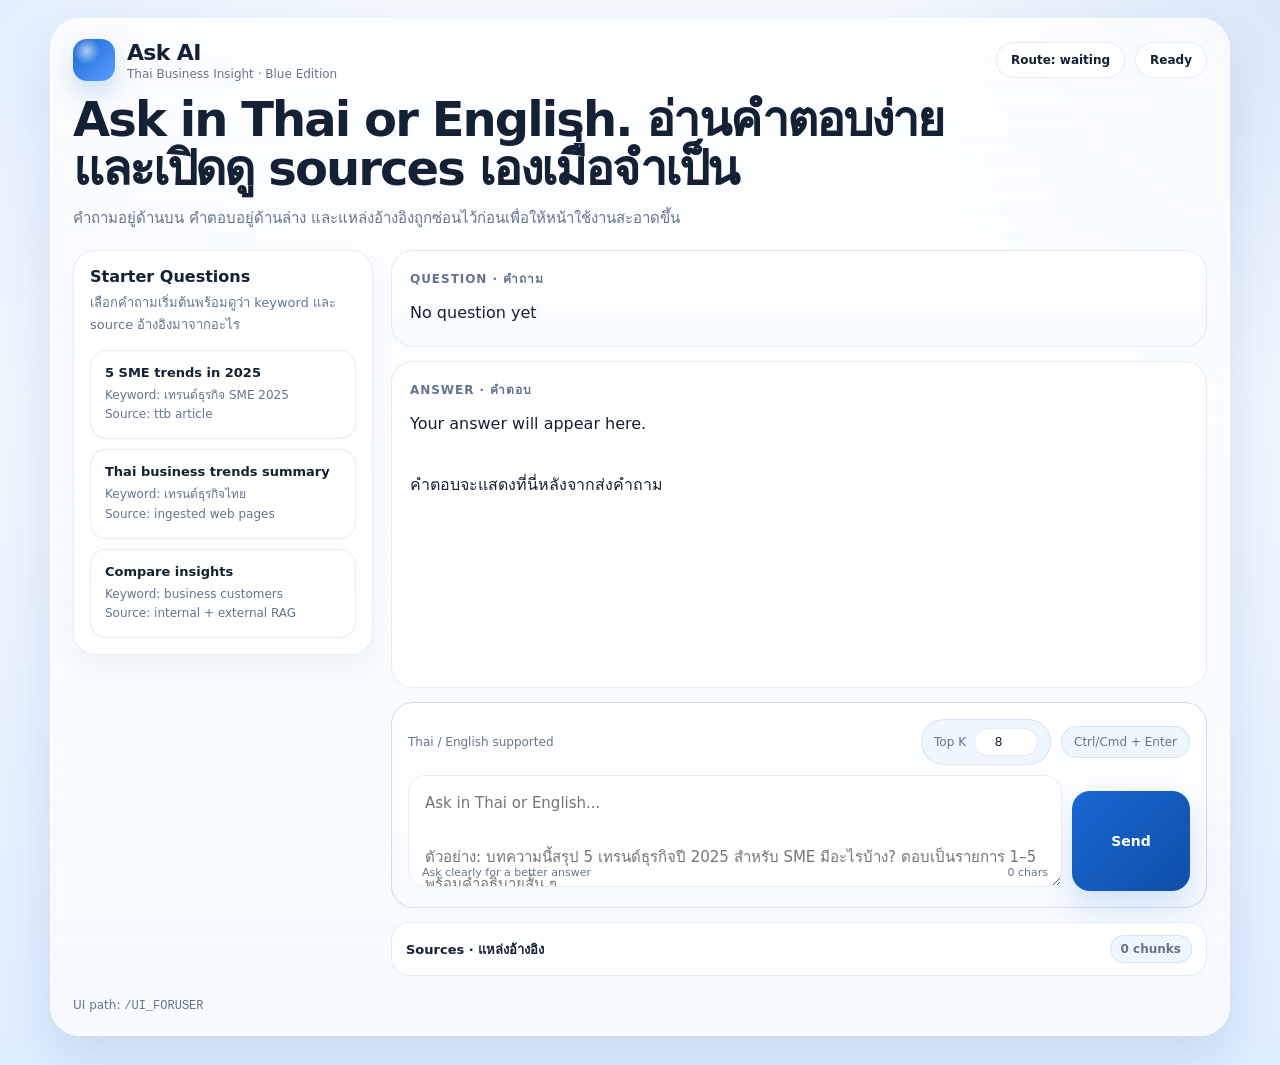
==== ui/ui_foruser.html @ 81de865e "update" ====
<!doctype html>
<html lang="th">
<head>
  <meta charset="utf-8" />
  <meta name="viewport" content="width=device-width,initial-scale=1" />
  <title>UI_FORUSER</title>
  <style>
    * { box-sizing: border-box; }

    :root {
      --bg: #eef5ff;
      --bg-2: #dfeeff;
      --panel: rgba(255, 255, 255, 0.92);
      --panel-strong: rgba(255, 255, 255, 0.98);
      --line: rgba(26, 73, 135, 0.10);
      --line-strong: rgba(26, 73, 135, 0.18);
      --text: #142033;
      --muted: #65748c;
      --blue: #1967d2;
      --blue-2: #0e4fa8;
      --sky: #eff6ff;
      --sky-2: #dbeaff;
      --warn: #9a5a22;
      --shadow: 0 22px 50px rgba(24, 63, 120, 0.12);
      --radius-2xl: 30px;
      --radius-xl: 22px;
      --radius-lg: 18px;
      --radius-md: 14px;
      --sans: "Sarabun", "Noto Sans Thai", system-ui, sans-serif;
      --mono: ui-monospace, SFMono-Regular, Consolas, monospace;
    }

    html, body { min-height: 100%; }

    body {
      margin: 0;
      font-family: var(--sans);
      color: var(--text);
      background:
        radial-gradient(circle at top right, rgba(25, 103, 210, 0.12), transparent 24%),
        radial-gradient(circle at top left, rgba(81, 147, 255, 0.10), transparent 24%),
        linear-gradient(180deg, #f5faff 0%, var(--bg) 45%, var(--bg-2) 100%);
    }

    .page {
      width: min(1180px, calc(100% - 24px));
      margin: 18px auto 30px;
    }

    .shell {
      border-radius: var(--radius-2xl);
      border: 1px solid rgba(255,255,255,0.68);
      background: linear-gradient(180deg, rgba(255,255,255,0.78), rgba(248,251,255,0.94));
      box-shadow: var(--shadow);
      backdrop-filter: blur(16px);
      overflow: hidden;
    }

    .topbar {
      display: flex;
      justify-content: space-between;
      align-items: center;
      gap: 16px;
      padding: 20px 22px 14px;
    }

    .brand {
      display: flex;
      align-items: center;
      gap: 12px;
    }

    .brand__mark {
      width: 42px;
      height: 42px;
      border-radius: 14px;
      background:
        radial-gradient(circle at 32% 28%, rgba(255,255,255,0.62), transparent 32%),
        linear-gradient(135deg, var(--blue), #5a9dff);
      box-shadow: 0 12px 26px rgba(25, 103, 210, 0.22);
      flex: 0 0 auto;
    }

    .brand__title {
      font-size: 22px;
      font-weight: 800;
      letter-spacing: -0.03em;
    }

    .brand__sub {
      margin-top: 2px;
      color: var(--muted);
      font-size: 12px;
    }

    .topbar__status {
      display: flex;
      gap: 10px;
      flex-wrap: wrap;
    }

    .pill {
      display: inline-flex;
      align-items: center;
      gap: 8px;
      padding: 10px 14px;
      border-radius: 999px;
      border: 1px solid var(--line);
      background: rgba(255,255,255,0.86);
      color: var(--text);
      font-size: 12px;
      font-weight: 700;
    }

    .hero {
      padding: 0 22px 18px;
    }

    .hero h1 {
      margin: 0;
      font-size: clamp(30px, 4vw, 48px);
      line-height: 1.02;
      letter-spacing: -0.04em;
      font-weight: 800;
      max-width: 880px;
    }

    .hero p {
      margin: 12px 0 0;
      color: var(--muted);
      font-size: 15px;
      line-height: 1.8;
      max-width: 760px;
    }

    .content {
      display: grid;
      grid-template-columns: 300px minmax(0, 1fr);
      gap: 18px;
      padding: 0 22px 22px;
      align-items: start;
    }

    .sidebar {
      display: grid;
      gap: 14px;
    }

    .panel {
      border-radius: var(--radius-xl);
      border: 1px solid var(--line);
      background: var(--panel);
      box-shadow: 0 10px 28px rgba(24, 63, 120, 0.05);
    }

    .panel--side {
      padding: 16px;
    }

    .panel--main {
      padding: 18px;
      background: var(--panel-strong);
    }

    .panel-title {
      margin: 0 0 6px;
      font-size: 16px;
      font-weight: 700;
    }

    .panel-sub {
      margin: 0;
      color: var(--muted);
      font-size: 13px;
      line-height: 1.7;
    }

    .starter-list {
      display: grid;
      gap: 10px;
      margin-top: 14px;
    }

    .starter {
      width: 100%;
      text-align: left;
      padding: 14px;
      border-radius: 16px;
      border: 1px solid var(--line);
      background: #fff;
      cursor: pointer;
      font: inherit;
      color: var(--text);
    }

    .starter__title {
      font-size: 13px;
      font-weight: 700;
      margin-bottom: 6px;
    }

    .starter__meta {
      color: var(--muted);
      font-size: 12px;
      line-height: 1.6;
    }

    .workspace {
      display: grid;
      gap: 14px;
    }

    .notice {
      display: none;
      padding: 12px 14px;
      border-radius: 16px;
      border: 1px solid rgba(154, 90, 34, 0.16);
      background: rgba(154, 90, 34, 0.08);
      color: var(--warn);
      font-size: 13px;
      line-height: 1.7;
    }

    .notice[data-visible="true"] {
      display: block;
    }

    .question-card,
    .answer-card {
      border-radius: var(--radius-xl);
      border: 1px solid var(--line);
      background: var(--panel-strong);
      padding: 18px;
    }

    .question-card {
      background: linear-gradient(180deg, #ffffff, #f8fbff);
    }

    .question-label,
    .answer-label {
      margin-bottom: 10px;
      color: var(--muted);
      font-size: 12px;
      font-weight: 700;
      text-transform: uppercase;
      letter-spacing: 0.08em;
    }

    .question-preview,
    .answer-body {
      margin: 0;
      white-space: pre-wrap;
      word-break: break-word;
      font-family: var(--sans);
      line-height: 1.9;
      color: var(--text);
    }

    .question-preview {
      font-size: 16px;
    }

    .answer-body {
      font-size: 16px;
      min-height: 260px;
    }

    .composer {
      border-radius: var(--radius-xl);
      border: 1px solid var(--line-strong);
      background: linear-gradient(180deg, #ffffff, #f8fbff);
      padding: 16px;
    }

    .composer__top {
      display: flex;
      justify-content: space-between;
      align-items: center;
      gap: 10px;
      flex-wrap: wrap;
      margin-bottom: 10px;
    }

    .composer__hint {
      color: var(--muted);
      font-size: 12px;
    }

    .composer__meta {
      display: flex;
      gap: 10px;
      flex-wrap: wrap;
      align-items: center;
    }

    .meta-pill {
      display: inline-flex;
      align-items: center;
      gap: 8px;
      padding: 8px 12px;
      border-radius: 999px;
      border: 1px solid var(--line);
      background: var(--sky);
      color: var(--muted);
      font-size: 12px;
    }

    .meta-pill input {
      width: 64px;
      padding: 6px 8px;
      border-radius: 999px;
      border: 1px solid var(--line);
      background: #fff;
      color: var(--text);
      font: inherit;
      text-align: center;
    }

    .composer__input {
      display: grid;
      grid-template-columns: minmax(0, 1fr) auto;
      gap: 10px;
      align-items: end;
    }

    .prompt-wrap {
      position: relative;
    }

    .prompt {
      width: 100%;
      min-height: 100px;
      resize: vertical;
      padding: 14px 16px 42px;
      border-radius: 18px;
      border: 1px solid var(--line);
      background: #fff;
      color: var(--text);
      font: inherit;
      font-size: 15px;
      line-height: 1.8;
      outline: none;
    }

    .prompt:focus {
      border-color: rgba(25, 103, 210, 0.24);
      box-shadow: 0 0 0 4px rgba(25, 103, 210, 0.07);
    }

    .prompt__meta {
      position: absolute;
      left: 14px;
      right: 14px;
      bottom: 12px;
      display: flex;
      justify-content: space-between;
      gap: 10px;
      color: var(--muted);
      font-size: 11px;
      pointer-events: none;
    }

    .send-btn {
      border: 0;
      border-radius: 18px;
      padding: 0 18px;
      min-width: 118px;
      height: 100px;
      background: linear-gradient(135deg, var(--blue), var(--blue-2));
      color: #fff;
      font: inherit;
      font-size: 14px;
      font-weight: 800;
      cursor: pointer;
      box-shadow: 0 16px 34px rgba(25, 103, 210, 0.18);
    }

    .send-btn:disabled {
      opacity: 0.72;
      cursor: wait;
      box-shadow: none;
    }

    .sources-drawer {
      border-radius: var(--radius-lg);
      border: 1px solid var(--line);
      background: rgba(255,255,255,0.84);
      overflow: hidden;
    }

    .sources-drawer summary {
      list-style: none;
      cursor: pointer;
      display: flex;
      justify-content: space-between;
      align-items: center;
      gap: 10px;
      padding: 12px 14px;
      font-size: 13px;
      font-weight: 700;
      color: var(--text);
    }

    .sources-drawer summary::-webkit-details-marker { display: none; }

    .sources-inner {
      padding: 0 14px 14px;
      display: grid;
      gap: 10px;
    }

    .source {
      padding: 14px;
      border-radius: 14px;
      border: 1px solid var(--line);
      background: #fff;
    }

    .source__title {
      margin: 0 0 6px;
      font-size: 13px;
      font-weight: 700;
    }

    .source__meta {
      margin: 0 0 8px;
      color: var(--muted);
      font-size: 12px;
      line-height: 1.6;
    }

    .source__preview {
      margin: 0;
      white-space: pre-wrap;
      word-break: break-word;
      font-family: var(--sans);
      font-size: 13px;
      line-height: 1.7;
      color: #2c3a4e;
    }

    .empty {
      color: var(--muted);
      font-size: 13px;
      line-height: 1.75;
    }

    .count {
      padding: 6px 10px;
      border-radius: 999px;
      background: var(--sky);
      border: 1px solid var(--line);
      color: var(--muted);
      font-size: 12px;
      font-weight: 700;
    }

    .footer {
      padding: 0 22px 22px;
      color: var(--muted);
      font-size: 12px;
    }

    .mono { font-family: var(--mono); }

    @media (max-width: 980px) {
      .page {
        width: min(100% - 12px, 1180px);
      }

      .content,
      .composer__input {
        grid-template-columns: 1fr;
      }

      .send-btn {
        width: 100%;
        height: 56px;
      }
    }
  </style>
</head>
<body>
  <main class="page">
    <section class="shell">
      <header class="topbar">
        <div class="brand">
          <div class="brand__mark" aria-hidden="true"></div>
          <div>
            <div class="brand__title">Ask AI</div>
            <div class="brand__sub">Thai Business Insight · Blue Edition</div>
          </div>
        </div>
        <div class="topbar__status">
          <div class="pill" id="routePill">Route: waiting</div>
          <div class="pill" id="statusPill">Ready</div>
        </div>
      </header>

      <section class="hero">
        <h1>Ask in Thai or English. อ่านคำตอบง่าย และเปิดดู sources เองเมื่อจำเป็น</h1>
        <p>คำถามอยู่ด้านบน คำตอบอยู่ด้านล่าง และแหล่งอ้างอิงถูกซ่อนไว้ก่อนเพื่อให้หน้าใช้งานสะอาดขึ้น</p>
      </section>

      <section class="content">
        <aside class="sidebar">
          <section class="panel panel--side">
            <h2 class="panel-title">Starter Questions</h2>
            <p class="panel-sub">เลือกคำถามเริ่มต้นพร้อมดูว่า keyword และ source อ้างอิงมาจากอะไร</p>
            <div class="starter-list">
              <button class="starter" type="button" data-question="บทความนี้สรุป 5 เทรนด์ธุรกิจปี 2025 สำหรับ SME มีอะไรบ้าง? ตอบเป็นรายการ 1–5 พร้อมคำอธิบายสั้น ๆ">
                <div class="starter__title">5 SME trends in 2025</div>
                <div class="starter__meta">Keyword: เทรนด์ธุรกิจ SME 2025<br>Source: ttb article</div>
              </button>
              <button class="starter" type="button" data-question="สรุปเทรนด์ธุรกิจไทยที่สำคัญจากข้อมูลที่ ingest ไว้ พร้อมบอกแหล่งอ้างอิงหลัก">
                <div class="starter__title">Thai business trends summary</div>
                <div class="starter__meta">Keyword: เทรนด์ธุรกิจไทย<br>Source: ingested web pages</div>
              </button>
              <button class="starter" type="button" data-question="Compare internal and external insights related to business customers and summarize the main differences.">
                <div class="starter__title">Compare insights</div>
                <div class="starter__meta">Keyword: business customers<br>Source: internal + external RAG</div>
              </button>
            </div>
          </section>
        </aside>

        <section class="workspace">
          <div id="notice" class="notice" data-visible="false"></div>

          <section class="question-card">
            <div class="question-label">Question · คำถาม</div>
            <pre id="questionPreview" class="question-preview">No question yet</pre>
          </section>

          <section class="answer-card">
            <div class="answer-label">Answer · คำตอบ</div>
            <pre id="answer" class="answer-body">Your answer will appear here.

คำตอบจะแสดงที่นี่หลังจากส่งคำถาม</pre>
          </section>

          <form id="askForm" class="composer">
            <div class="composer__top">
              <div class="composer__hint">Thai / English supported</div>
              <div class="composer__meta">
                <label class="meta-pill">
                  <span>Top K</span>
                  <input id="topk" type="number" min="3" max="30" value="8" />
                </label>
                <div class="meta-pill">Ctrl/Cmd + Enter</div>
              </div>
            </div>

            <div class="composer__input">
              <div class="prompt-wrap">
                <textarea id="q" class="prompt" placeholder="Ask in Thai or English...&#10;&#10;ตัวอย่าง: บทความนี้สรุป 5 เทรนด์ธุรกิจปี 2025 สำหรับ SME มีอะไรบ้าง? ตอบเป็นรายการ 1–5 พร้อมคำอธิบายสั้น ๆ"></textarea>
                <div class="prompt__meta">
                  <span id="promptHint">Ask clearly for a better answer</span>
                  <span id="charCount">0 chars</span>
                </div>
              </div>
              <button id="btnAsk" class="send-btn" type="submit">Send</button>
            </div>
          </form>

          <details class="sources-drawer" id="sourcesDrawer">
            <summary>
              <span>Sources · แหล่งอ้างอิง</span>
              <span id="sourceCount" class="count">0 chunks</span>
            </summary>
            <div id="sources" class="sources-inner">
              <div class="empty">Relevant chunks, URLs, scores, and retrieval modes will appear here.</div>
            </div>
          </details>
        </section>
      </section>

      <div class="footer">
        UI path: <span class="mono">/UI_FORUSER</span>
      </div>
    </section>
  </main>

  <script src="/ui/app_foruser.js"></script>
</body>
</html>
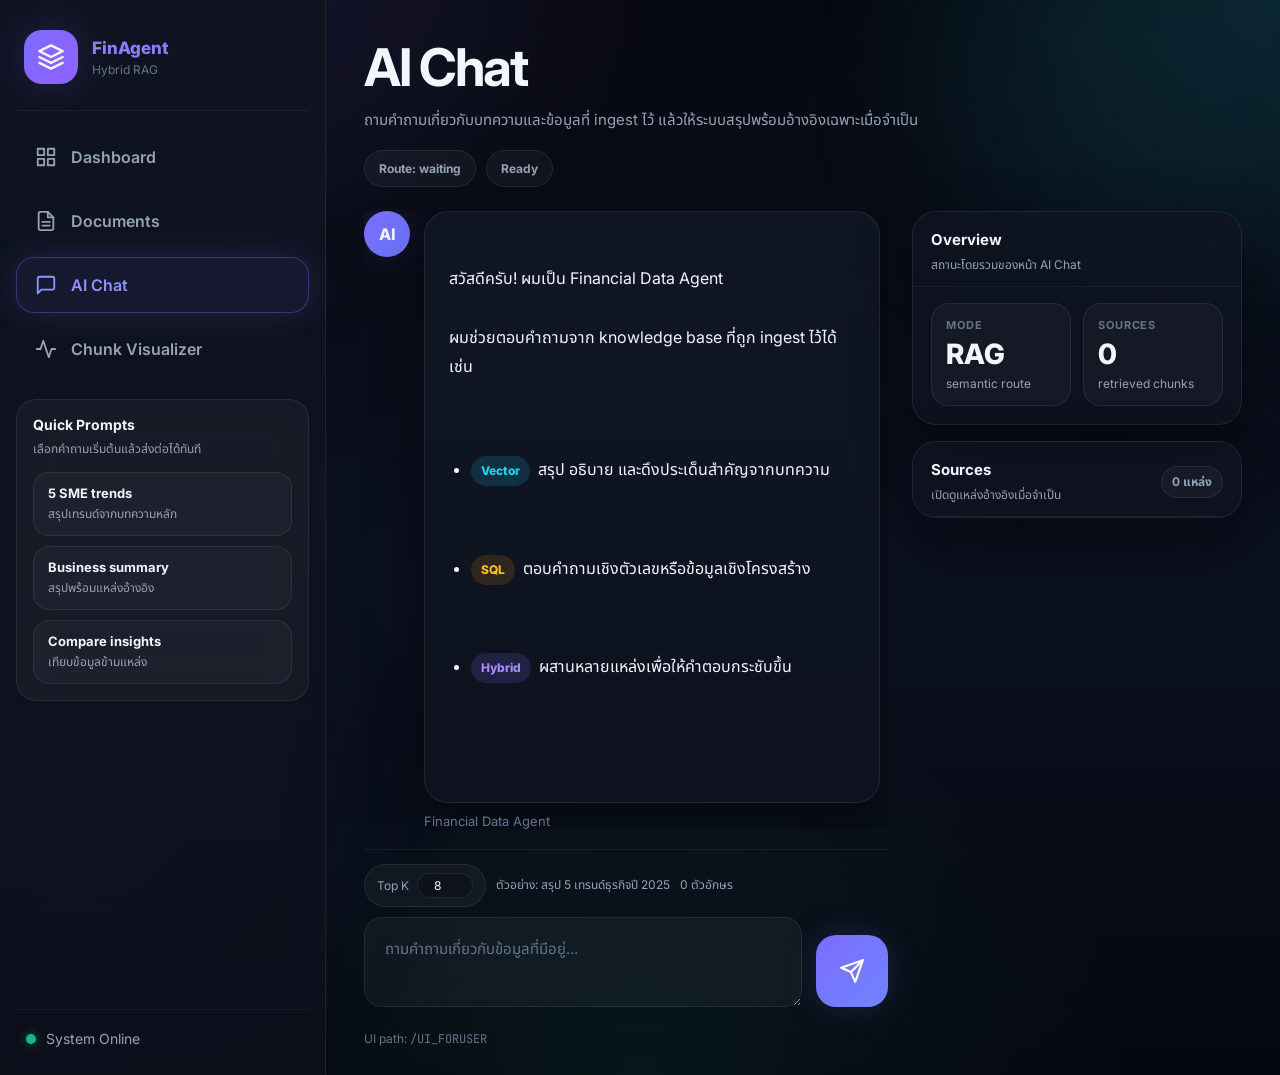
==== commit 5d7c2b6d: "Update UI flows and add MLflow dashboard" ====
--- a/ui/ui_foruser.html
+++ b/ui/ui_foruser.html
@@ -4,30 +4,35 @@
   <meta charset="utf-8" />
   <meta name="viewport" content="width=device-width,initial-scale=1" />
   <title>UI_FORUSER</title>
+  <link rel="preconnect" href="https://fonts.googleapis.com">
+  <link rel="preconnect" href="https://fonts.gstatic.com" crossorigin>
+  <link href="https://fonts.googleapis.com/css2?family=Inter:wght@400;500;600;700;800&family=Noto+Sans+Thai:wght@400;500;600;700;800&family=JetBrains+Mono:wght@400;500&display=swap" rel="stylesheet">
   <style>
     * { box-sizing: border-box; }
 
     :root {
-      --bg: #eef5ff;
-      --bg-2: #dfeeff;
-      --panel: rgba(255, 255, 255, 0.92);
-      --panel-strong: rgba(255, 255, 255, 0.98);
-      --line: rgba(26, 73, 135, 0.10);
-      --line-strong: rgba(26, 73, 135, 0.18);
-      --text: #142033;
-      --muted: #65748c;
-      --blue: #1967d2;
-      --blue-2: #0e4fa8;
-      --sky: #eff6ff;
-      --sky-2: #dbeaff;
-      --warn: #9a5a22;
-      --shadow: 0 22px 50px rgba(24, 63, 120, 0.12);
-      --radius-2xl: 30px;
-      --radius-xl: 22px;
+      --bg-primary: #070910;
+      --bg-secondary: #0c1120;
+      --bg-card: rgba(17, 21, 34, 0.76);
+      --bg-card-strong: rgba(19, 24, 39, 0.9);
+      --bg-soft: rgba(255, 255, 255, 0.04);
+      --border: rgba(255, 255, 255, 0.08);
+      --border-strong: rgba(99, 102, 241, 0.34);
+      --text: #f3f6ff;
+      --muted: #94a3b8;
+      --subtle: #64748b;
+      --accent: #7c6cff;
+      --accent-2: #22d3ee;
+      --green: #10b981;
+      --warn: #f59e0b;
+      --danger: #ef4444;
+      --shadow: 0 24px 60px rgba(0, 0, 0, 0.45);
+      --glow: 0 0 34px rgba(124, 108, 255, 0.18);
+      --radius-xl: 24px;
       --radius-lg: 18px;
       --radius-md: 14px;
-      --sans: "Sarabun", "Noto Sans Thai", system-ui, sans-serif;
-      --mono: ui-monospace, SFMono-Regular, Consolas, monospace;
+      --sans: "Inter", "Noto Sans Thai", system-ui, sans-serif;
+      --mono: "JetBrains Mono", ui-monospace, SFMono-Regular, Consolas, monospace;
     }
 
     html, body { min-height: 100%; }
@@ -37,66 +42,221 @@
       font-family: var(--sans);
       color: var(--text);
       background:
-        radial-gradient(circle at top right, rgba(25, 103, 210, 0.12), transparent 24%),
-        radial-gradient(circle at top left, rgba(81, 147, 255, 0.10), transparent 24%),
-        linear-gradient(180deg, #f5faff 0%, var(--bg) 45%, var(--bg-2) 100%);
-    }
-
-    .page {
-      width: min(1180px, calc(100% - 24px));
-      margin: 18px auto 30px;
-    }
-
-    .shell {
-      border-radius: var(--radius-2xl);
-      border: 1px solid rgba(255,255,255,0.68);
-      background: linear-gradient(180deg, rgba(255,255,255,0.78), rgba(248,251,255,0.94));
-      box-shadow: var(--shadow);
-      backdrop-filter: blur(16px);
-      overflow: hidden;
-    }
-
-    .topbar {
+        radial-gradient(1000px 600px at 10% -5%, rgba(124, 108, 255, 0.16), transparent 55%),
+        radial-gradient(900px 620px at 100% 0%, rgba(34, 211, 238, 0.12), transparent 50%),
+        radial-gradient(900px 700px at 50% 100%, rgba(16, 185, 129, 0.08), transparent 55%),
+        linear-gradient(180deg, var(--bg-primary), var(--bg-secondary) 55%, #06080f 100%);
+    }
+
+    body::before,
+    body::after {
+      content: "";
+      position: fixed;
+      border-radius: 999px;
+      filter: blur(110px);
+      opacity: 0.22;
+      pointer-events: none;
+      z-index: 0;
+    }
+
+    body::before {
+      width: 420px;
+      height: 420px;
+      left: -140px;
+      bottom: -140px;
+      background: rgba(124, 108, 255, 0.42);
+    }
+
+    body::after {
+      width: 460px;
+      height: 460px;
+      top: -140px;
+      right: -120px;
+      background: rgba(34, 211, 238, 0.22);
+    }
+
+    .app-shell {
+      position: relative;
+      z-index: 1;
+      min-height: 100vh;
+      display: grid;
+      grid-template-columns: 326px minmax(0, 1fr);
+    }
+
+    .sidebar {
       display: flex;
-      justify-content: space-between;
-      align-items: center;
-      gap: 16px;
-      padding: 20px 22px 14px;
-    }
-
-    .brand {
+      flex-direction: column;
+      min-height: 100vh;
+      padding: 22px 16px;
+      background: linear-gradient(180deg, rgba(16, 20, 33, 0.92), rgba(13, 17, 28, 0.86));
+      border-right: 1px solid var(--border);
+      backdrop-filter: blur(18px);
+    }
+
+    .logo {
       display: flex;
       align-items: center;
-      gap: 12px;
-    }
-
-    .brand__mark {
-      width: 42px;
-      height: 42px;
-      border-radius: 14px;
-      background:
-        radial-gradient(circle at 32% 28%, rgba(255,255,255,0.62), transparent 32%),
-        linear-gradient(135deg, var(--blue), #5a9dff);
-      box-shadow: 0 12px 26px rgba(25, 103, 210, 0.22);
+      gap: 14px;
+      padding: 8px 8px 26px;
+    }
+
+    .logo__mark {
+      width: 54px;
+      height: 54px;
+      border-radius: 18px;
+      display: grid;
+      place-items: center;
+      background: linear-gradient(135deg, var(--accent), #9061ff);
+      box-shadow: var(--glow);
+    }
+
+    .logo__title {
+      font-size: 17px;
+      font-weight: 800;
+      color: #8d7cff;
+    }
+
+    .logo__sub {
+      margin-top: 4px;
+      font-size: 12px;
+      color: var(--subtle);
+    }
+
+    .nav {
+      display: grid;
+      gap: 8px;
+      padding-top: 18px;
+      border-top: 1px solid rgba(255, 255, 255, 0.05);
+    }
+
+    .nav-item {
+      display: flex;
+      align-items: center;
+      gap: 14px;
+      padding: 16px 18px;
+      border-radius: 18px;
+      color: var(--muted);
+      text-decoration: none;
+      background: transparent;
+      border: 1px solid transparent;
+      transition: all 160ms ease;
+      font-weight: 600;
+    }
+
+    .nav-item:hover,
+    .nav-item.active {
+      color: #8d93ff;
+      background: rgba(124, 108, 255, 0.08);
+      border-color: rgba(124, 108, 255, 0.35);
+      box-shadow: var(--glow);
+    }
+
+    .nav-item svg {
       flex: 0 0 auto;
     }
 
-    .brand__title {
-      font-size: 22px;
-      font-weight: 800;
-      letter-spacing: -0.03em;
-    }
-
-    .brand__sub {
-      margin-top: 2px;
-      color: var(--muted);
-      font-size: 12px;
-    }
-
-    .topbar__status {
+    .sidebar-card {
+      margin-top: 22px;
+      padding: 16px;
+      border-radius: 20px;
+      border: 1px solid var(--border);
+      background: var(--bg-soft);
+      backdrop-filter: blur(18px);
+    }
+
+    .sidebar-card__title {
+      margin: 0 0 6px;
+      font-size: 14px;
+      font-weight: 700;
+    }
+
+    .sidebar-card__sub {
+      margin: 0 0 14px;
+      color: var(--muted);
+      font-size: 12px;
+      line-height: 1.6;
+    }
+
+    .starter-list {
+      display: grid;
+      gap: 10px;
+    }
+
+    .starter {
+      width: 100%;
+      text-align: left;
+      padding: 12px 14px;
+      border-radius: 16px;
+      border: 1px solid var(--border);
+      background: rgba(255, 255, 255, 0.03);
+      color: var(--text);
+      cursor: pointer;
+      font: inherit;
+      transition: all 160ms ease;
+    }
+
+    .starter:hover {
+      transform: translateY(-1px);
+      border-color: var(--border-strong);
+      background: rgba(255, 255, 255, 0.06);
+    }
+
+    .starter__title {
+      font-size: 13px;
+      font-weight: 700;
+      margin-bottom: 4px;
+    }
+
+    .starter__meta {
+      color: var(--muted);
+      font-size: 12px;
+      line-height: 1.5;
+    }
+
+    .sidebar-footer {
+      margin-top: auto;
+      padding: 20px 10px 6px;
+      color: var(--muted);
+      font-size: 14px;
+      display: flex;
+      align-items: center;
+      gap: 10px;
+      border-top: 1px solid rgba(255, 255, 255, 0.05);
+    }
+
+    .status-dot {
+      width: 10px;
+      height: 10px;
+      border-radius: 999px;
+      background: var(--green);
+      box-shadow: 0 0 10px rgba(16, 185, 129, 0.5);
+    }
+
+    .main {
+      min-width: 0;
+      padding: 36px 38px 28px;
+      display: grid;
+      grid-template-rows: auto 1fr auto;
+      gap: 24px;
+    }
+
+    .page-head h1 {
+      margin: 0;
+      font-size: clamp(34px, 5vw, 52px);
+      letter-spacing: -0.04em;
+    }
+
+    .page-head p {
+      margin: 10px 0 0;
+      color: var(--muted);
+      font-size: 15px;
+    }
+
+    .status-row {
       display: flex;
       gap: 10px;
       flex-wrap: wrap;
+      margin-top: 18px;
     }
 
     .pill {
@@ -105,118 +265,43 @@
       gap: 8px;
       padding: 10px 14px;
       border-radius: 999px;
-      border: 1px solid var(--line);
-      background: rgba(255,255,255,0.86);
-      color: var(--text);
+      border: 1px solid var(--border);
+      background: rgba(255, 255, 255, 0.04);
+      color: var(--muted);
       font-size: 12px;
       font-weight: 700;
     }
 
-    .hero {
-      padding: 0 22px 18px;
-    }
-
-    .hero h1 {
-      margin: 0;
-      font-size: clamp(30px, 4vw, 48px);
-      line-height: 1.02;
-      letter-spacing: -0.04em;
-      font-weight: 800;
-      max-width: 880px;
-    }
-
-    .hero p {
-      margin: 12px 0 0;
-      color: var(--muted);
-      font-size: 15px;
-      line-height: 1.8;
-      max-width: 760px;
-    }
-
-    .content {
-      display: grid;
-      grid-template-columns: 300px minmax(0, 1fr);
-      gap: 18px;
-      padding: 0 22px 22px;
-      align-items: start;
-    }
-
-    .sidebar {
-      display: grid;
-      gap: 14px;
-    }
-
-    .panel {
-      border-radius: var(--radius-xl);
-      border: 1px solid var(--line);
-      background: var(--panel);
-      box-shadow: 0 10px 28px rgba(24, 63, 120, 0.05);
-    }
-
-    .panel--side {
-      padding: 16px;
-    }
-
-    .panel--main {
-      padding: 18px;
-      background: var(--panel-strong);
-    }
-
-    .panel-title {
-      margin: 0 0 6px;
-      font-size: 16px;
-      font-weight: 700;
-    }
-
-    .panel-sub {
-      margin: 0;
-      color: var(--muted);
-      font-size: 13px;
-      line-height: 1.7;
-    }
-
-    .starter-list {
-      display: grid;
-      gap: 10px;
-      margin-top: 14px;
-    }
-
-    .starter {
-      width: 100%;
-      text-align: left;
-      padding: 14px;
-      border-radius: 16px;
-      border: 1px solid var(--line);
-      background: #fff;
-      cursor: pointer;
-      font: inherit;
-      color: var(--text);
-    }
-
-    .starter__title {
-      font-size: 13px;
-      font-weight: 700;
-      margin-bottom: 6px;
-    }
-
-    .starter__meta {
-      color: var(--muted);
-      font-size: 12px;
-      line-height: 1.6;
-    }
-
     .workspace {
-      display: grid;
-      gap: 14px;
+      min-height: 0;
+      display: grid;
+      grid-template-columns: minmax(0, 1fr) 330px;
+      gap: 24px;
+    }
+
+    .page-section {
+      display: none;
+      min-height: 0;
+    }
+
+    .page-section.active {
+      display: block;
+    }
+
+    .chat-panel {
+      min-height: 0;
+      display: grid;
+      grid-template-rows: minmax(0, 1fr) auto;
+      gap: 20px;
     }
 
     .notice {
       display: none;
       padding: 12px 14px;
       border-radius: 16px;
-      border: 1px solid rgba(154, 90, 34, 0.16);
-      background: rgba(154, 90, 34, 0.08);
-      color: var(--warn);
+      border: 1px solid rgba(245, 158, 11, 0.22);
+      background: rgba(245, 158, 11, 0.08);
+      color: #ffd38a;
       font-size: 13px;
       line-height: 1.7;
     }
@@ -225,73 +310,132 @@
       display: block;
     }
 
-    .question-card,
-    .answer-card {
-      border-radius: var(--radius-xl);
-      border: 1px solid var(--line);
-      background: var(--panel-strong);
-      padding: 18px;
-    }
-
-    .question-card {
-      background: linear-gradient(180deg, #ffffff, #f8fbff);
-    }
-
-    .question-label,
-    .answer-label {
-      margin-bottom: 10px;
-      color: var(--muted);
-      font-size: 12px;
-      font-weight: 700;
-      text-transform: uppercase;
-      letter-spacing: 0.08em;
-    }
-
-    .question-preview,
-    .answer-body {
-      margin: 0;
+    .chat-feed {
+      min-height: 520px;
+      overflow: auto;
+      padding-right: 8px;
+      display: grid;
+      align-content: start;
+      gap: 18px;
+    }
+
+    .chat-feed::-webkit-scrollbar {
+      width: 6px;
+    }
+
+    .chat-feed::-webkit-scrollbar-thumb {
+      background: rgba(255, 255, 255, 0.12);
+      border-radius: 999px;
+    }
+
+    .message {
+      display: flex;
+      gap: 14px;
+      align-items: flex-start;
+    }
+
+    .message--user {
+      justify-content: flex-end;
+    }
+
+    .message__avatar {
+      width: 46px;
+      height: 46px;
+      border-radius: 999px;
+      display: grid;
+      place-items: center;
+      flex: 0 0 auto;
+      font-weight: 800;
+      background: linear-gradient(135deg, var(--accent), #6b79ff);
+      box-shadow: var(--glow);
+    }
+
+    .message__avatar--user {
+      background: linear-gradient(135deg, #1d4ed8, #06b6d4);
+    }
+
+    .message__content {
+      max-width: min(720px, 92%);
+    }
+
+    .message__bubble {
+      padding: 22px 24px;
+      border-radius: 24px;
+      border: 1px solid var(--border);
+      background: linear-gradient(180deg, rgba(18, 23, 37, 0.92), rgba(14, 18, 30, 0.92));
+      box-shadow: var(--shadow);
       white-space: pre-wrap;
       word-break: break-word;
-      font-family: var(--sans);
-      line-height: 1.9;
-      color: var(--text);
-    }
-
-    .question-preview {
+      line-height: 1.85;
       font-size: 16px;
     }
 
-    .answer-body {
-      font-size: 16px;
-      min-height: 260px;
+    .message--user .message__bubble {
+      background: linear-gradient(180deg, rgba(22, 36, 66, 0.96), rgba(17, 28, 52, 0.96));
+      border-color: rgba(34, 211, 238, 0.24);
+    }
+
+    .message__meta {
+      margin-top: 10px;
+      color: var(--subtle);
+      font-size: 13px;
+    }
+
+    .welcome-list {
+      margin: 14px 0 0 22px;
+      padding: 0;
+    }
+
+    .welcome-list li {
+      margin-bottom: 8px;
+    }
+
+    .method-badge {
+      display: inline-flex;
+      align-items: center;
+      padding: 4px 10px;
+      border-radius: 999px;
+      font-size: 12px;
+      font-weight: 800;
+      margin-right: 8px;
+    }
+
+    .method-badge--vector {
+      background: rgba(34, 211, 238, 0.14);
+      color: #22d3ee;
+    }
+
+    .method-badge--sql {
+      background: rgba(245, 158, 11, 0.14);
+      color: #fbbf24;
+    }
+
+    .method-badge--hybrid {
+      background: rgba(124, 108, 255, 0.16);
+      color: #a78bfa;
     }
 
     .composer {
-      border-radius: var(--radius-xl);
-      border: 1px solid var(--line-strong);
-      background: linear-gradient(180deg, #ffffff, #f8fbff);
-      padding: 16px;
-    }
-
-    .composer__top {
+      display: grid;
+      grid-template-columns: minmax(0, 1fr) auto;
+      gap: 14px;
+      align-items: end;
+      padding-top: 14px;
+      border-top: 1px solid rgba(255, 255, 255, 0.06);
+    }
+
+    .composer__stack {
+      display: grid;
+      gap: 10px;
+    }
+
+    .composer__meta {
       display: flex;
-      justify-content: space-between;
       align-items: center;
       gap: 10px;
       flex-wrap: wrap;
-      margin-bottom: 10px;
-    }
-
-    .composer__hint {
-      color: var(--muted);
-      font-size: 12px;
-    }
-
-    .composer__meta {
-      display: flex;
-      gap: 10px;
-      flex-wrap: wrap;
-      align-items: center;
+      color: var(--muted);
+      font-size: 12px;
     }
 
     .meta-pill {
@@ -300,121 +444,291 @@
       gap: 8px;
       padding: 8px 12px;
       border-radius: 999px;
-      border: 1px solid var(--line);
-      background: var(--sky);
-      color: var(--muted);
-      font-size: 12px;
+      border: 1px solid var(--border);
+      background: rgba(255, 255, 255, 0.04);
     }
 
     .meta-pill input {
-      width: 64px;
-      padding: 6px 8px;
+      width: 56px;
+      padding: 4px 8px;
       border-radius: 999px;
-      border: 1px solid var(--line);
-      background: #fff;
+      border: 1px solid var(--border);
+      background: rgba(0, 0, 0, 0.22);
       color: var(--text);
       font: inherit;
       text-align: center;
     }
 
-    .composer__input {
-      display: grid;
-      grid-template-columns: minmax(0, 1fr) auto;
-      gap: 10px;
-      align-items: end;
-    }
-
-    .prompt-wrap {
-      position: relative;
-    }
-
     .prompt {
       width: 100%;
-      min-height: 100px;
+      min-height: 66px;
+      max-height: 180px;
       resize: vertical;
-      padding: 14px 16px 42px;
       border-radius: 18px;
-      border: 1px solid var(--line);
-      background: #fff;
+      border: 1px solid var(--border);
+      background: rgba(255, 255, 255, 0.04);
       color: var(--text);
       font: inherit;
       font-size: 15px;
-      line-height: 1.8;
+      line-height: 1.75;
+      padding: 18px 20px;
       outline: none;
     }
 
     .prompt:focus {
-      border-color: rgba(25, 103, 210, 0.24);
-      box-shadow: 0 0 0 4px rgba(25, 103, 210, 0.07);
-    }
-
-    .prompt__meta {
-      position: absolute;
-      left: 14px;
-      right: 14px;
-      bottom: 12px;
-      display: flex;
-      justify-content: space-between;
-      gap: 10px;
-      color: var(--muted);
-      font-size: 11px;
-      pointer-events: none;
+      border-color: var(--border-strong);
+      box-shadow: 0 0 0 4px rgba(124, 108, 255, 0.08);
+    }
+
+    .prompt::placeholder {
+      color: var(--subtle);
     }
 
     .send-btn {
+      width: 72px;
+      height: 72px;
       border: 0;
-      border-radius: 18px;
-      padding: 0 18px;
-      min-width: 118px;
-      height: 100px;
-      background: linear-gradient(135deg, var(--blue), var(--blue-2));
+      border-radius: 20px;
+      display: grid;
+      place-items: center;
+      background: linear-gradient(135deg, var(--accent), #6f84ff);
       color: #fff;
-      font: inherit;
-      font-size: 14px;
-      font-weight: 800;
+      box-shadow: var(--glow);
       cursor: pointer;
-      box-shadow: 0 16px 34px rgba(25, 103, 210, 0.18);
     }
 
     .send-btn:disabled {
-      opacity: 0.72;
+      opacity: 0.7;
       cursor: wait;
       box-shadow: none;
     }
 
-    .sources-drawer {
-      border-radius: var(--radius-lg);
-      border: 1px solid var(--line);
-      background: rgba(255,255,255,0.84);
+    .side-panel {
+      display: grid;
+      gap: 16px;
+      align-content: start;
+    }
+
+    .card {
+      border-radius: var(--radius-xl);
+      border: 1px solid var(--border);
+      background: var(--bg-card);
+      backdrop-filter: blur(18px);
+      box-shadow: var(--shadow);
       overflow: hidden;
     }
 
-    .sources-drawer summary {
-      list-style: none;
+    .grid-cards {
+      display: grid;
+      grid-template-columns: repeat(4, minmax(0, 1fr));
+      gap: 18px;
+    }
+
+    .grid-2 {
+      display: grid;
+      grid-template-columns: repeat(2, minmax(0, 1fr));
+      gap: 24px;
+      margin-top: 24px;
+    }
+
+    .list {
+      display: grid;
+      gap: 12px;
+    }
+
+    .list-item {
+      display: flex;
+      align-items: center;
+      justify-content: space-between;
+      gap: 12px;
+      padding: 12px 0;
+      border-bottom: 1px solid rgba(255, 255, 255, 0.06);
+    }
+
+    .list-item:last-child {
+      border-bottom: 0;
+      padding-bottom: 0;
+    }
+
+    .badge {
+      display: inline-flex;
+      align-items: center;
+      padding: 6px 10px;
+      border-radius: 999px;
+      font-size: 12px;
+      font-weight: 700;
+      border: 1px solid var(--border);
+      background: rgba(255,255,255,0.04);
+      color: var(--muted);
+    }
+
+    .badge--success {
+      color: #34d399;
+      background: rgba(16,185,129,0.12);
+    }
+
+    .badge--info {
+      color: #8d93ff;
+      background: rgba(124,108,255,0.12);
+    }
+
+    .dropzone {
+      border: 2px dashed rgba(124, 108, 255, 0.75);
+      border-radius: 28px;
+      min-height: 250px;
+      display: grid;
+      place-items: center;
+      text-align: center;
+      color: var(--muted);
+      background: rgba(255,255,255,0.02);
+    }
+
+    .dropzone.dragover {
+      border-color: var(--accent-2);
+      background: rgba(34, 211, 238, 0.08);
+    }
+
+    .dropzone strong {
+      color: var(--text);
+    }
+
+    .dropzone__browse {
+      color: #8d93ff;
+      font-weight: 700;
       cursor: pointer;
+    }
+
+    .dropzone__actions {
+      margin-top: 16px;
       display: flex;
-      justify-content: space-between;
+      justify-content: center;
+      gap: 10px;
+      flex-wrap: wrap;
+    }
+
+    .btn {
+      display: inline-flex;
       align-items: center;
-      gap: 10px;
-      padding: 12px 14px;
-      font-size: 13px;
+      justify-content: center;
+      gap: 8px;
+      padding: 10px 14px;
+      border-radius: 14px;
+      border: 1px solid var(--border);
+      background: rgba(255,255,255,0.05);
+      color: var(--text);
+      cursor: pointer;
+      font: inherit;
+      text-decoration: none;
+    }
+
+    .btn--primary {
+      background: linear-gradient(135deg, var(--accent), #6f84ff);
+      border-color: rgba(124, 108, 255, 0.45);
+    }
+
+    .table {
+      width: 100%;
+      border-collapse: collapse;
+      color: var(--text);
+    }
+
+    .table th,
+    .table td {
+      padding: 14px 12px;
+      text-align: left;
+      border-bottom: 1px solid rgba(255,255,255,0.06);
+      font-size: 14px;
+    }
+
+    .table th {
+      color: var(--subtle);
+      font-size: 12px;
+      text-transform: uppercase;
+      letter-spacing: 0.08em;
+    }
+
+    .chart-box {
+      min-height: 420px;
+      border-radius: 22px;
+      border: 1px solid var(--border);
+      background:
+        linear-gradient(180deg, rgba(255,255,255,0.02), rgba(255,255,255,0.01)),
+        radial-gradient(circle at 15% 20%, rgba(124,108,255,0.14), transparent 28%),
+        radial-gradient(circle at 82% 70%, rgba(34,211,238,0.12), transparent 24%);
+      display: grid;
+      place-items: center;
+      color: var(--muted);
+      text-align: center;
+      padding: 20px;
+    }
+
+
+    .card__head {
+      padding: 18px 18px 12px;
+      border-bottom: 1px solid rgba(255, 255, 255, 0.05);
+    }
+
+    .card__title {
+      margin: 0;
+      font-size: 15px;
       font-weight: 700;
-      color: var(--text);
-    }
-
-    .sources-drawer summary::-webkit-details-marker { display: none; }
-
-    .sources-inner {
-      padding: 0 14px 14px;
+    }
+
+    .card__sub {
+      margin: 6px 0 0;
+      color: var(--muted);
+      font-size: 12px;
+      line-height: 1.6;
+    }
+
+    .card__body {
+      padding: 16px 18px 18px;
+    }
+
+    .stats {
+      display: grid;
+      grid-template-columns: repeat(2, minmax(0, 1fr));
+      gap: 12px;
+    }
+
+    .stat {
+      padding: 14px;
+      border-radius: 18px;
+      border: 1px solid var(--border);
+      background: rgba(255, 255, 255, 0.03);
+    }
+
+    .stat__label {
+      color: var(--subtle);
+      font-size: 11px;
+      font-weight: 700;
+      letter-spacing: 0.08em;
+      text-transform: uppercase;
+    }
+
+    .stat__value {
+      margin-top: 8px;
+      font-size: 28px;
+      font-weight: 800;
+      line-height: 1;
+    }
+
+    .stat__meta {
+      margin-top: 8px;
+      color: var(--muted);
+      font-size: 12px;
+    }
+
+    .source-list {
       display: grid;
       gap: 10px;
     }
 
     .source {
       padding: 14px;
-      border-radius: 14px;
-      border: 1px solid var(--line);
-      background: #fff;
+      border-radius: 16px;
+      border: 1px solid var(--border);
+      background: rgba(255, 255, 255, 0.03);
     }
 
     .source__title {
@@ -427,7 +741,7 @@
       margin: 0 0 8px;
       color: var(--muted);
       font-size: 12px;
-      line-height: 1.6;
+      line-height: 1.55;
     }
 
     .source__preview {
@@ -436,143 +750,329 @@
       word-break: break-word;
       font-family: var(--sans);
       font-size: 13px;
+      color: #d6ddf3;
       line-height: 1.7;
-      color: #2c3a4e;
-    }
-
-    .empty {
-      color: var(--muted);
-      font-size: 13px;
-      line-height: 1.75;
+    }
+
+    details.sources-drawer summary {
+      cursor: pointer;
+      list-style: none;
+      display: flex;
+      align-items: center;
+      justify-content: space-between;
+      gap: 10px;
+    }
+
+    details.sources-drawer summary::-webkit-details-marker {
+      display: none;
     }
 
     .count {
       padding: 6px 10px;
       border-radius: 999px;
-      background: var(--sky);
-      border: 1px solid var(--line);
+      border: 1px solid var(--border);
+      background: rgba(255, 255, 255, 0.04);
       color: var(--muted);
       font-size: 12px;
       font-weight: 700;
     }
 
+    .empty {
+      color: var(--muted);
+      font-size: 13px;
+      line-height: 1.7;
+    }
+
     .footer {
-      padding: 0 22px 22px;
-      color: var(--muted);
-      font-size: 12px;
-    }
-
-    .mono { font-family: var(--mono); }
-
-    @media (max-width: 980px) {
-      .page {
-        width: min(100% - 12px, 1180px);
-      }
-
-      .content,
-      .composer__input {
+      color: var(--subtle);
+      font-size: 12px;
+    }
+
+    .mono {
+      font-family: var(--mono);
+    }
+
+    @media (max-width: 1180px) {
+      .workspace {
         grid-template-columns: 1fr;
       }
 
+      .grid-cards,
+      .grid-2 {
+        grid-template-columns: 1fr 1fr;
+      }
+
+    }
+
+    @media (max-width: 980px) {
+      .app-shell {
+        grid-template-columns: 1fr;
+      }
+
+      .sidebar {
+        min-height: auto;
+        padding-bottom: 20px;
+      }
+
+      .main {
+        padding: 24px 16px 22px;
+      }
+
+      .composer {
+        grid-template-columns: 1fr;
+      }
+
       .send-btn {
         width: 100%;
-        height: 56px;
+        height: 58px;
       }
+
+      .grid-cards,
+      .grid-2 {
+        grid-template-columns: 1fr;
+      }
+
     }
   </style>
 </head>
 <body>
-  <main class="page">
-    <section class="shell">
-      <header class="topbar">
-        <div class="brand">
-          <div class="brand__mark" aria-hidden="true"></div>
-          <div>
-            <div class="brand__title">Ask AI</div>
-            <div class="brand__sub">Thai Business Insight · Blue Edition</div>
-          </div>
+  <main class="app-shell">
+    <aside class="sidebar">
+      <div class="logo">
+        <div class="logo__mark" aria-hidden="true">
+          <svg width="28" height="28" viewBox="0 0 24 24" fill="none" stroke="currentColor" stroke-width="2" stroke-linecap="round" stroke-linejoin="round">
+            <path d="M12 2L2 7l10 5 10-5-10-5z"/>
+            <path d="M2 17l10 5 10-5"/>
+            <path d="M2 12l10 5 10-5"/>
+          </svg>
         </div>
-        <div class="topbar__status">
+        <div>
+          <div class="logo__title">FinAgent</div>
+          <div class="logo__sub">Hybrid RAG</div>
+        </div>
+      </div>
+
+      <nav class="nav">
+        <a class="nav-item" href="#dashboard" data-page="dashboard">
+          <svg width="22" height="22" viewBox="0 0 24 24" fill="none" stroke="currentColor" stroke-width="2" stroke-linecap="round" stroke-linejoin="round">
+            <rect x="3" y="3" width="7" height="7"/><rect x="14" y="3" width="7" height="7"/>
+            <rect x="14" y="14" width="7" height="7"/><rect x="3" y="14" width="7" height="7"/>
+          </svg>
+          <span>Dashboard</span>
+        </a>
+        <a class="nav-item" href="#documents" data-page="documents">
+          <svg width="22" height="22" viewBox="0 0 24 24" fill="none" stroke="currentColor" stroke-width="2" stroke-linecap="round" stroke-linejoin="round">
+            <path d="M14 2H6a2 2 0 0 0-2 2v16a2 2 0 0 0 2 2h12a2 2 0 0 0 2-2V8z"/>
+            <polyline points="14 2 14 8 20 8"/><line x1="16" y1="13" x2="8" y2="13"/>
+            <line x1="16" y1="17" x2="8" y2="17"/>
+          </svg>
+          <span>Documents</span>
+        </a>
+        <a class="nav-item active" href="#chat" data-page="chat">
+          <svg width="22" height="22" viewBox="0 0 24 24" fill="none" stroke="currentColor" stroke-width="2" stroke-linecap="round" stroke-linejoin="round">
+            <path d="M21 15a2 2 0 0 1-2 2H7l-4 4V5a2 2 0 0 1 2-2h14a2 2 0 0 1 2 2z"/>
+          </svg>
+          <span>AI Chat</span>
+        </a>
+        <a class="nav-item" href="#visualizer" data-page="visualizer">
+          <svg width="22" height="22" viewBox="0 0 24 24" fill="none" stroke="currentColor" stroke-width="2" stroke-linecap="round" stroke-linejoin="round">
+            <polyline points="22 12 18 12 15 21 9 3 6 12 2 12"/>
+          </svg>
+          <span>Chunk Visualizer</span>
+        </a>
+      </nav>
+
+      <section class="sidebar-card">
+        <h2 class="sidebar-card__title">Quick Prompts</h2>
+        <p class="sidebar-card__sub">เลือกคำถามเริ่มต้นแล้วส่งต่อได้ทันที</p>
+        <div class="starter-list">
+          <button class="starter" type="button" data-question="บทความนี้สรุป 5 เทรนด์ธุรกิจปี 2025 สำหรับ SME มีอะไรบ้าง? ตอบเป็นรายการ 1–5 พร้อมคำอธิบายสั้น ๆ">
+            <div class="starter__title">5 SME trends</div>
+            <div class="starter__meta">สรุปเทรนด์จากบทความหลัก</div>
+          </button>
+          <button class="starter" type="button" data-question="สรุปเทรนด์ธุรกิจไทยที่สำคัญจากข้อมูลที่ ingest ไว้ พร้อมบอกแหล่งอ้างอิงหลัก">
+            <div class="starter__title">Business summary</div>
+            <div class="starter__meta">สรุปพร้อมแหล่งอ้างอิง</div>
+          </button>
+          <button class="starter" type="button" data-question="เปรียบเทียบข้อมูลจาก internal และ external ที่เกี่ยวกับลูกค้าธุรกิจ พร้อมสรุปความต่างหลัก">
+            <div class="starter__title">Compare insights</div>
+            <div class="starter__meta">เทียบข้อมูลข้ามแหล่ง</div>
+          </button>
+        </div>
+      </section>
+
+      <div class="sidebar-footer">
+        <span class="status-dot"></span>
+        <span>System Online</span>
+      </div>
+    </aside>
+
+    <section class="main">
+      <header class="page-head">
+        <h1 id="pageTitle">AI Chat</h1>
+        <p id="pageDesc">ถามคำถามเกี่ยวกับบทความและข้อมูลที่ ingest ไว้ แล้วให้ระบบสรุปพร้อมอ้างอิงเฉพาะเมื่อจำเป็น</p>
+        <div class="status-row">
           <div class="pill" id="routePill">Route: waiting</div>
           <div class="pill" id="statusPill">Ready</div>
         </div>
       </header>
 
-      <section class="hero">
-        <h1>Ask in Thai or English. อ่านคำตอบง่าย และเปิดดู sources เองเมื่อจำเป็น</h1>
-        <p>คำถามอยู่ด้านบน คำตอบอยู่ด้านล่าง และแหล่งอ้างอิงถูกซ่อนไว้ก่อนเพื่อให้หน้าใช้งานสะอาดขึ้น</p>
-      </section>
-
-      <section class="content">
-        <aside class="sidebar">
-          <section class="panel panel--side">
-            <h2 class="panel-title">Starter Questions</h2>
-            <p class="panel-sub">เลือกคำถามเริ่มต้นพร้อมดูว่า keyword และ source อ้างอิงมาจากอะไร</p>
-            <div class="starter-list">
-              <button class="starter" type="button" data-question="บทความนี้สรุป 5 เทรนด์ธุรกิจปี 2025 สำหรับ SME มีอะไรบ้าง? ตอบเป็นรายการ 1–5 พร้อมคำอธิบายสั้น ๆ">
-                <div class="starter__title">5 SME trends in 2025</div>
-                <div class="starter__meta">Keyword: เทรนด์ธุรกิจ SME 2025<br>Source: ttb article</div>
-              </button>
-              <button class="starter" type="button" data-question="สรุปเทรนด์ธุรกิจไทยที่สำคัญจากข้อมูลที่ ingest ไว้ พร้อมบอกแหล่งอ้างอิงหลัก">
-                <div class="starter__title">Thai business trends summary</div>
-                <div class="starter__meta">Keyword: เทรนด์ธุรกิจไทย<br>Source: ingested web pages</div>
-              </button>
-              <button class="starter" type="button" data-question="Compare internal and external insights related to business customers and summarize the main differences.">
-                <div class="starter__title">Compare insights</div>
-                <div class="starter__meta">Keyword: business customers<br>Source: internal + external RAG</div>
-              </button>
+      <section id="page-dashboard" class="page-section">
+        <div class="grid-cards">
+          <section class="card"><div class="card__body"><div class="stat__label">Documents</div><div class="stat__value" id="dashDocs">0</div><div class="stat__meta">Total uploaded</div></div></section>
+          <section class="card"><div class="card__body"><div class="stat__label">Chunks</div><div class="stat__value" id="dashChunks">0</div><div class="stat__meta">Semantic + LLM</div></div></section>
+          <section class="card"><div class="card__body"><div class="stat__label">Table Rows</div><div class="stat__value" id="dashTables">0</div><div class="stat__meta">Structured Data</div></div></section>
+          <section class="card"><div class="card__body"><div class="stat__label">System</div><div class="stat__value" id="dashSystem" style="color:#34d399;">Online</div><div class="stat__meta" id="dashSystemMeta">All services running</div></div></section>
+        </div>
+        <div class="grid-2">
+          <section class="card">
+            <div class="card__head"><h2 class="card__title">Recent Documents</h2><p class="card__sub">Last uploaded files</p></div>
+            <div class="card__body list" id="recentDocs">
+              <div class="empty">กำลังโหลดรายการเอกสาร...</div>
             </div>
           </section>
-        </aside>
-
-        <section class="workspace">
+          <section class="card">
+            <div class="card__head"><h2 class="card__title">Pipeline Overview</h2><p class="card__sub">Data processing pipeline</p></div>
+            <div class="card__body list">
+              <div class="list-item"><span><span class="badge badge--info">1</span> Upload / Ingest</span></div>
+              <div class="list-item"><span><span class="badge badge--info">2</span> OCR + Extraction</span></div>
+              <div class="list-item"><span><span class="badge badge--info">3</span> Thai Text Cleaning</span></div>
+              <div class="list-item"><span><span class="badge badge--info">4</span> Semantic + LLM Chunking</span></div>
+              <div class="list-item"><span><span class="badge badge--info">5</span> Hybrid RAG</span></div>
+            </div>
+          </section>
+        </div>
+      </section>
+
+      <section id="page-documents" class="page-section">
+        <div class="grid-2" style="margin-top:0;">
+          <section class="card" style="grid-column:1 / -1;">
+            <div class="card__head"><h2 class="card__title">Upload Document</h2><p class="card__sub">อัปโหลดและจัดการเอกสารการเงิน</p></div>
+            <div class="card__body">
+              <div class="dropzone">
+                <div>
+                  <svg width="48" height="48" viewBox="0 0 24 24" fill="none" stroke="currentColor" stroke-width="1.75" stroke-linecap="round" stroke-linejoin="round" style="margin-bottom:12px;"><path d="M21 15v4a2 2 0 0 1-2 2H5a2 2 0 0 1-2-2v-4"/><polyline points="17 8 12 3 7 8"/><line x1="12" y1="3" x2="12" y2="15"/></svg>
+                  <input id="docFile" type="file" accept=".pdf,application/pdf" hidden />
+                  <div><strong>Drag & drop files here</strong> or <span class="dropzone__browse" id="browseTrigger">browse</span></div>
+                  <div class="card__sub">Supports PDF upload to internal pipeline</div>
+                  <div class="dropzone__actions">
+                    <button class="btn" id="clearFileBtn" type="button">Clear</button>
+                    <button class="btn btn--primary" id="uploadDocBtn" type="button">Upload PDF</button>
+                  </div>
+                  <div class="card__sub" id="selectedFileText" style="margin-top:12px;">ยังไม่ได้เลือกไฟล์</div>
+                </div>
+              </div>
+            </div>
+          </section>
+          <section class="card" style="grid-column:1 / -1;">
+            <div class="card__head"><h2 class="card__title">All Documents</h2><p class="card__sub" id="documentsSub">0 documents</p></div>
+            <div class="card__body">
+              <table class="table">
+                <thead><tr><th>Filename</th><th>Type</th><th>Status</th><th>Chunks</th><th>Tables</th></tr></thead>
+                <tbody id="documentsTableBody">
+                  <tr><td colspan="5" class="empty">กำลังโหลดรายการเอกสาร...</td></tr>
+                </tbody>
+              </table>
+            </div>
+          </section>
+        </div>
+      </section>
+
+      <section id="page-chat" class="page-section active">
+      <section class="workspace">
+        <div class="chat-panel">
           <div id="notice" class="notice" data-visible="false"></div>
 
-          <section class="question-card">
-            <div class="question-label">Question · คำถาม</div>
-            <pre id="questionPreview" class="question-preview">No question yet</pre>
+          <section id="chatFeed" class="chat-feed">
+            <article class="message">
+              <div class="message__avatar">AI</div>
+              <div class="message__content">
+                <div class="message__bubble">
+สวัสดีครับ! ผมเป็น Financial Data Agent
+
+ผมช่วยตอบคำถามจาก knowledge base ที่ถูก ingest ไว้ได้ เช่น
+<ul class="welcome-list">
+  <li><span class="method-badge method-badge--vector">Vector</span>สรุป อธิบาย และดึงประเด็นสำคัญจากบทความ</li>
+  <li><span class="method-badge method-badge--sql">SQL</span>ตอบคำถามเชิงตัวเลขหรือข้อมูลเชิงโครงสร้าง</li>
+  <li><span class="method-badge method-badge--hybrid">Hybrid</span>ผสานหลายแหล่งเพื่อให้คำตอบกระชับขึ้น</li>
+</ul>
+                </div>
+                <div class="message__meta">Financial Data Agent</div>
+              </div>
+            </article>
           </section>
 
-          <section class="answer-card">
-            <div class="answer-label">Answer · คำตอบ</div>
-            <pre id="answer" class="answer-body">Your answer will appear here.
-
-คำตอบจะแสดงที่นี่หลังจากส่งคำถาม</pre>
-          </section>
-
           <form id="askForm" class="composer">
-            <div class="composer__top">
-              <div class="composer__hint">Thai / English supported</div>
+            <div class="composer__stack">
               <div class="composer__meta">
                 <label class="meta-pill">
                   <span>Top K</span>
                   <input id="topk" type="number" min="3" max="30" value="8" />
                 </label>
-                <div class="meta-pill">Ctrl/Cmd + Enter</div>
+                <span id="promptHint">ตัวอย่าง: สรุป 5 เทรนด์ธุรกิจปี 2025</span>
+                <span id="charCount">0 ตัวอักษร</span>
+              </div>
+              <textarea id="q" class="prompt" placeholder="ถามคำถามเกี่ยวกับข้อมูลที่มีอยู่..."></textarea>
+            </div>
+            <button id="btnAsk" class="send-btn" type="submit" aria-label="Send question">
+              <svg width="26" height="26" viewBox="0 0 24 24" fill="none" stroke="currentColor" stroke-width="2" stroke-linecap="round" stroke-linejoin="round">
+                <line x1="22" y1="2" x2="11" y2="13"/><polygon points="22 2 15 22 11 13 2 9 22 2"/>
+              </svg>
+            </button>
+          </form>
+        </div>
+
+        <aside class="side-panel">
+          <section class="card">
+            <div class="card__head">
+              <h2 class="card__title">Overview</h2>
+              <p class="card__sub">สถานะโดยรวมของหน้า AI Chat</p>
+            </div>
+            <div class="card__body">
+              <div class="stats">
+                <article class="stat">
+                  <div class="stat__label">Mode</div>
+                  <div class="stat__value" id="statMode">RAG</div>
+                  <div class="stat__meta">semantic route</div>
+                </article>
+                <article class="stat">
+                  <div class="stat__label">Sources</div>
+                  <div class="stat__value" id="statSources">0</div>
+                  <div class="stat__meta">retrieved chunks</div>
+                </article>
               </div>
             </div>
-
-            <div class="composer__input">
-              <div class="prompt-wrap">
-                <textarea id="q" class="prompt" placeholder="Ask in Thai or English...&#10;&#10;ตัวอย่าง: บทความนี้สรุป 5 เทรนด์ธุรกิจปี 2025 สำหรับ SME มีอะไรบ้าง? ตอบเป็นรายการ 1–5 พร้อมคำอธิบายสั้น ๆ"></textarea>
-                <div class="prompt__meta">
-                  <span id="promptHint">Ask clearly for a better answer</span>
-                  <span id="charCount">0 chars</span>
-                </div>
+          </section>
+
+          <details class="card sources-drawer" id="sourcesDrawer">
+            <summary class="card__head">
+              <div>
+                <h2 class="card__title">Sources</h2>
+                <p class="card__sub">เปิดดูแหล่งอ้างอิงเมื่อจำเป็น</p>
               </div>
-              <button id="btnAsk" class="send-btn" type="submit">Send</button>
-            </div>
-          </form>
-
-          <details class="sources-drawer" id="sourcesDrawer">
-            <summary>
-              <span>Sources · แหล่งอ้างอิง</span>
-              <span id="sourceCount" class="count">0 chunks</span>
+              <span id="sourceCount" class="count">0 แหล่ง</span>
             </summary>
-            <div id="sources" class="sources-inner">
-              <div class="empty">Relevant chunks, URLs, scores, and retrieval modes will appear here.</div>
+            <div class="card__body">
+              <div id="sources" class="source-list">
+                <div class="empty">แหล่งอ้างอิงจะปรากฏที่นี่เมื่อมีข้อมูลที่เกี่ยวข้อง</div>
+              </div>
             </div>
           </details>
+        </aside>
+      </section>
+      </section>
+
+      <section id="page-visualizer" class="page-section">
+        <section class="card">
+          <div class="card__head"><h2 class="card__title">Chunk Visualizer</h2><p class="card__sub">ดูภาพรวมของ chunks และ retrieval patterns</p></div>
+          <div class="card__body">
+            <div class="chart-box">
+              <div>
+                <strong>Chunk Visualizer</strong>
+                <div class="card__sub" style="margin-top:10px;">พื้นที่นี้พร้อมสำหรับแสดง semantic chunks, score distribution และ source coverage</div>
+              </div>
+            </div>
+          </div>
         </section>
       </section>
 
